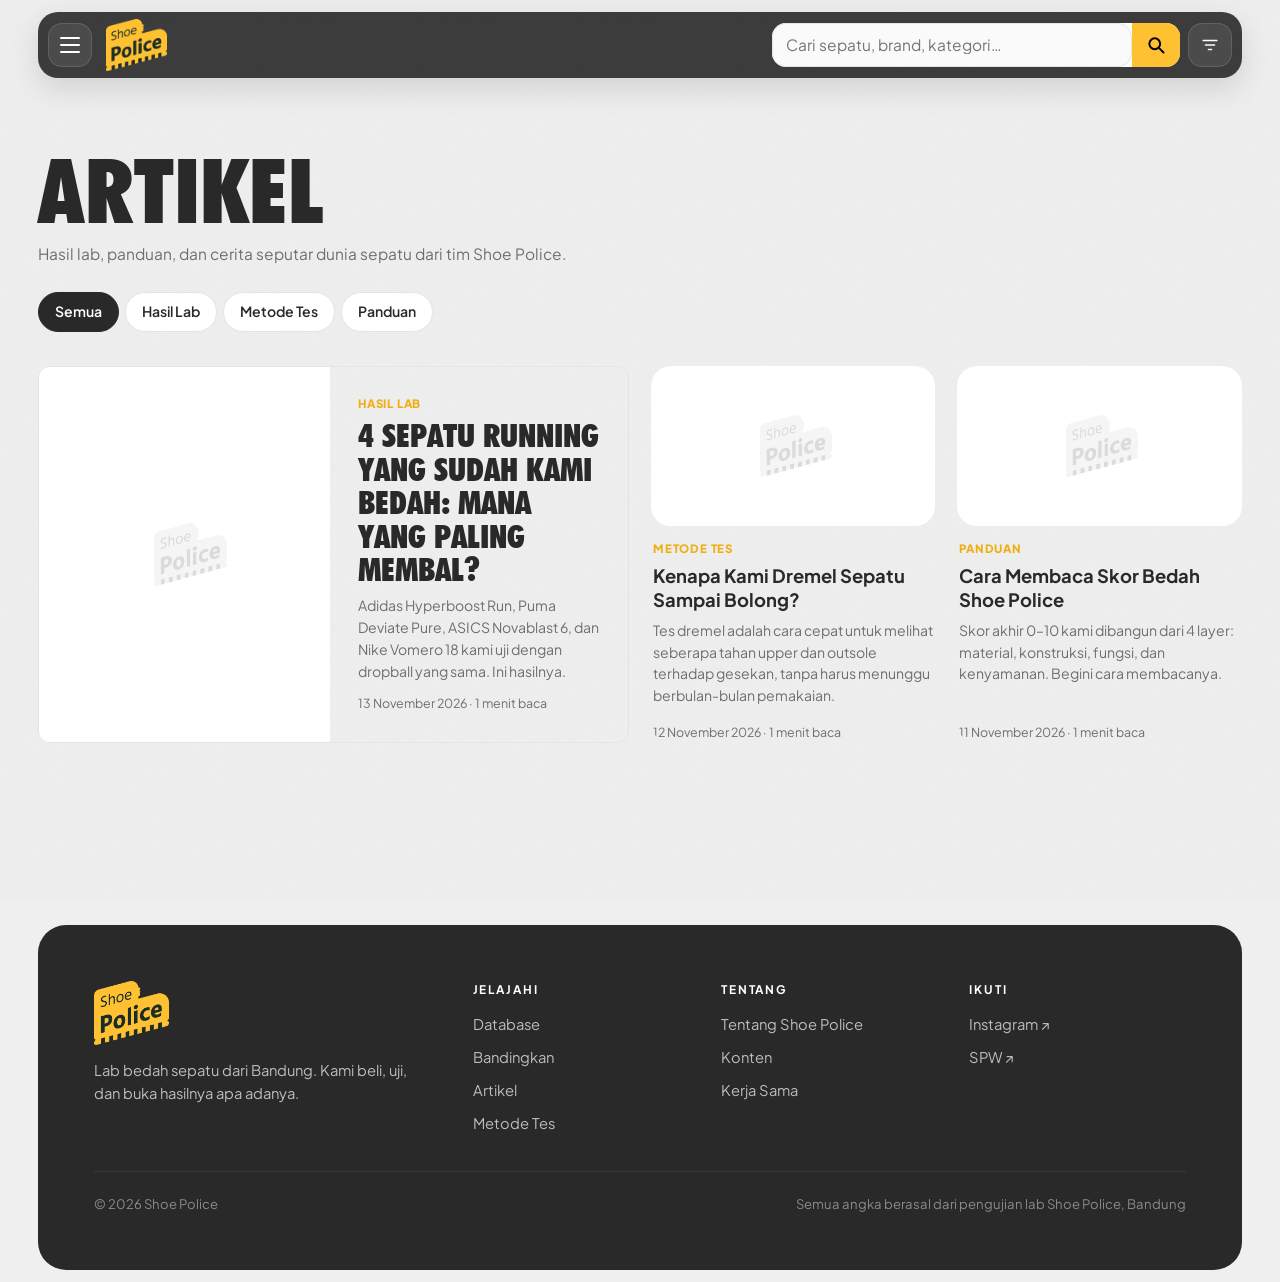
==== artikel.html @ 1c557d07 "Add files via upload" ====
<!DOCTYPE html>
<html lang="id">
<head>
<meta charset="utf-8">
<meta name="viewport" content="width=device-width,initial-scale=1,viewport-fit=cover">
<title>Artikel — Shoe Police</title>
<meta name="description" content="Artikel dan hasil lab terbaru dari Shoe Police seputar dunia sepatu.">
<link rel="icon" href="assets/logo/favicon.png" type="image/png">
<link rel="apple-touch-icon" href="assets/logo/apple-touch-icon.png">
<link rel="stylesheet" href="assets/style.css?v=23">
</head>
<body data-hal="artikel">
<main id="isi"><p class="kosong-info">Memuat…</p></main>

<script src="assets/app.js?v=23"></script>
<script>
(async () => {
  const [artikel, { sepatu = [] }] = await Promise.all([SP.muatArtikel(), SP.muatData()]);
  const el = document.getElementById('isi'), e = SP.esc;
  const prm = new URLSearchParams(location.search), id = prm.get('id');

  // ===== DAFTAR ARTIKEL =====
  if (!id) {
    const kats = [...new Set(artikel.map(a => a.kategori).filter(Boolean))];
    let aktif = prm.get('kategori') || '';
    el.innerHTML = `<section class="hero" style="padding:34px 0"><div class="wrap"><h1>Artikel</h1>
      <p>Hasil lab, panduan, dan cerita seputar dunia sepatu dari tim Shoe Police.</p>
      <div class="tab-kat" id="tab"></div></div></section>
      <section class="wrap" style="padding:28px 0 80px"><div class="a-grid" id="grid"></div></section>`;
    const render = () => {
      document.getElementById('tab').innerHTML = ['', ...kats].map(k => `<button data-k="${e(k)}" class="${k === aktif ? 'aktif' : ''}">${e(k || 'Semua')}</button>`).join('');
      const l = artikel.filter(a => !aktif || a.kategori === aktif);
      document.getElementById('grid').innerHTML = l.length ? l.map((a, i) => SP.kartuArtikel(a, i === 0 && !aktif)).join('') : '<p class="kosong-info">Belum ada artikel.</p>';
    };
    document.getElementById('tab').onclick = ev => { const b = ev.target.closest('button'); if (b) { aktif = b.dataset.k; render(); } };
    render();
    return;
  }

  // ===== BACA ARTIKEL =====
  const a = artikel.find(x => x.id === id);
  if (!a) { el.innerHTML = '<p class="kosong-info">Artikel tidak ditemukan. <a href="artikel.html"><u>Lihat semua artikel</u></a></p>'; return; }
  document.title = `${a.judul} — Shoe Police`;
  const terkait = (a.sepatu || []).map(i => sepatu.find(s => s.id === i)).filter(Boolean);
  const lain = artikel.filter(x => x.id !== a.id).slice(0, 3);
  el.innerHTML = `
    <article class="baca wrap">
      <div class="remah"><a href="artikel.html">Artikel</a> › <a href="artikel.html?kategori=${encodeURIComponent(a.kategori || '')}">${e(a.kategori || 'Artikel')}</a></div>
      <span class="a-kat">${e(a.kategori || 'Artikel')}</span>
      <h1>${e(a.judul)}</h1>
      <p class="baca-lead">${e(a.ringkasan || '')}</p>
      <div class="baca-meta">${e(a.penulis || 'Tim Shoe Police')} · ${SP.tglIndo(a.tanggal)} · ${SP.menitBaca(a)} menit baca</div>
      ${a.gambar ? `<figure class="baca-cover"><img src="${e(a.gambar)}" alt=""></figure>` : ''}
      <div class="baca-isi">${SP.renderIsi(a.isi)}</div>
      ${terkait.length ? `<div class="baca-sepatu"><h3>Sepatu di artikel ini</h3><div class="mirip">${terkait.map(s =>
        `<a class="mini" href="sepatu.html?id=${encodeURIComponent(s.id)}">${SP.ring(s.skor, 48)}<div><b>${e(s.brand)} ${e(s.model)}</b><span>Lihat hasil lab ›</span></div></a>`).join('')}</div>
        ${terkait.length > 1 ? `<a class="tombol gelap" style="margin-top:14px" href="bandingkan.html?ids=${terkait.map(s => s.id).join(',')}">Bandingkan ${terkait.length} sepatu ini</a>` : ''}</div>` : ''}
    </article>
    ${lain.length ? `<section class="wrap" style="padding:10px 0 80px"><div class="b-judul"><h2>Artikel lainnya</h2><a href="artikel.html">Semua artikel ›</a></div>
      <div class="a-grid">${lain.map(x => SP.kartuArtikel(x)).join('')}</div></section>` : ''}`;
})();
</script>
</body>
</html>
---- assets/style.css ----
@import url('font.css');
:root{
  /* Palet Shoe Police: kuning #ffc131 · hitam #292929 · putih #ffffff (abu-abu = turunan hitam) */
  --kuning:#ffc131; --kuning-tua:#f0ae12; --hitam:#292929; --hitam-2:#333333; --hitam-3:#424242;
  --bg:#ffffff; --putih:#ffffff; --teks:#292929; --redup:#6f6f6f; --garis:#e6e6e6; --abu:#f3f3f3;
  --hijau:#16a34a; --oranye:#ea8a1a; --merah:#d64545;
  --judul:'Futura XBlkCn','Futura Condensed ExtraBold','Arial Narrow',sans-serif;
  --badan:'Plus Jakarta Sans',system-ui,sans-serif;
  --r:14px; --bayang:0 1px 2px rgba(41,41,41,.05),0 6px 20px rgba(41,41,41,.07);
}
*{box-sizing:border-box;margin:0;padding:0}
html{scroll-behavior:smooth}
body{background:var(--bg);color:var(--teks);font-family:var(--badan);line-height:1.55;min-height:100vh;display:flex;flex-direction:column;font-size:15px}
main{flex:1}
a{color:inherit;text-decoration:none}
img{max-width:100%;display:block}
.wrap{width:min(1240px,94%);margin:0 auto}
body{font-synthesis:none}
h1,h2,h3{font-family:var(--judul);font-weight:400;text-transform:uppercase;letter-spacing:.5px;line-height:1.02}
button{font:inherit;cursor:pointer}

/* ===== NAV: [menu] [logo di tengah] [search + filter] ===== */
.nav{position:sticky;top:0;z-index:50;background:var(--hitam);color:#fff}
.nav-grid{display:flex;justify-content:space-between;align-items:center;height:68px;gap:16px}
.nav-kiri{display:flex;align-items:center;gap:14px}
.logo{font-family:var(--judul);font-weight:800;font-size:1.6rem;letter-spacing:1px;display:flex;align-items:center;gap:6px;flex:none}
.logo span{background:var(--kuning);color:#000;padding:1px 7px}
.burger{width:44px;height:44px;border-radius:10px;background:var(--hitam-2);border:1px solid var(--hitam-3);display:flex;flex-direction:column;justify-content:center;align-items:center;gap:5px}
.burger span{display:block;width:20px;height:2px;background:#fff;border-radius:2px;transition:.2s}
.burger:hover{border-color:var(--kuning)}
.nav-kanan{display:flex;gap:8px;justify-content:flex-end;align-items:stretch;height:44px;flex:1;max-width:460px}
.cari-box{flex:1;display:flex;position:relative;background:#fff;border-radius:10px}
.cari-box input{border:0;background:transparent;padding:0 14px;font-size:.92rem;border-radius:10px 0 0 10px;min-width:0}
.cari-box input:focus{outline:none}
.cari-box:focus-within{box-shadow:0 0 0 3px rgba(255,193,49,.6)}
.cari-box>button{flex:none;width:48px;border:0;background:var(--kuning);color:#000;border-radius:0 10px 10px 0;display:grid;place-items:center}
.cari-box>button:hover{background:var(--kuning-tua)}
.tbl-filter{flex:none;width:44px;display:grid;place-items:center;background:var(--hitam-2);border:1px solid var(--hitam-3);color:#fff;border-radius:10px;padding:0;position:relative}
.tbl-filter:hover{border-color:var(--kuning)}
.tbl-filter i{position:absolute;top:-6px;right:-6px;font-style:normal;background:var(--kuning);color:#000;border-radius:99px;font-size:.7rem;min-width:18px;height:18px;display:grid;place-items:center;padding:0 5px}
.tbl-filter i:empty{display:none}
@media(max-width:900px){
  .nav-grid{height:64px}
  .nav-kanan{flex:none;max-width:none}
  .nav .cari-box{display:none}
  .tbl-cari{display:grid!important}
}
}

/* ===== SIDEBAR MENU (kiri) ===== */
.m-daftar{padding:10px 12px!important;display:flex;flex-direction:column;gap:2px}
.m-item{display:flex;flex-direction:column;align-items:flex-start;width:100%;text-align:left;background:none;border:0;padding:12px 14px;border-radius:10px;font-family:var(--judul);font-weight:800;font-size:1.45rem;text-transform:uppercase;letter-spacing:.3px;color:var(--teks);line-height:1.1}
.m-item small{font-family:var(--badan);font-weight:500;font-size:.8rem;text-transform:none;letter-spacing:0;color:var(--redup);margin-top:3px}
.m-item:hover{background:var(--bg)}
.m-item.aktif{background:#FFF3D1;box-shadow:inset 4px 0 0 var(--kuning)}
.m-grup>.m-item{flex-direction:row;justify-content:space-between;align-items:center}
.m-grup .panah-bawah{font-size:.8rem;transition:.2s;font-family:var(--badan)}
.m-grup.buka .panah-bawah{transform:rotate(180deg)}
.m-anak{display:none;padding:2px 0 8px 14px}
.m-grup.buka .m-anak{display:block}
.m-anak a{display:block;padding:9px 14px;border-left:2px solid var(--garis);font-weight:600;color:var(--redup)}
.m-anak a:hover{color:var(--teks);border-color:var(--teks)}
.m-anak a.aktif{color:var(--teks);border-color:var(--kuning)}
.logo-gelap{color:var(--teks);font-size:1.4rem}
.m-sos{font-size:.85rem;color:var(--redup);flex-wrap:wrap}
.m-sos a:hover{color:var(--teks)}

/* saran pencarian */
.saran{display:none;position:absolute;top:calc(100% + 6px);left:0;right:0;background:#fff;color:var(--teks);border-radius:12px;box-shadow:0 16px 40px rgba(0,0,0,.25);max-height:70vh;overflow:auto;padding:6px 0;z-index:60}
.saran.buka{display:block}
.s-grup{font-size:.7rem;font-weight:800;text-transform:uppercase;letter-spacing:.8px;color:var(--redup);padding:10px 16px 4px}
.s-item{display:flex;align-items:center;gap:12px;padding:8px 16px}
.s-item:hover,.s-item.pilih,.s-semua:hover,.s-semua.pilih{background:var(--bg)}
.s-item>span:not(.s-foto):not(.s-huruf){flex:1}
.s-item i{font-style:normal;font-size:.78rem;color:var(--redup)}
.s-item .ikon{width:34px;color:#555;flex:none}
.s-huruf{width:34px;height:26px;border-radius:6px;background:var(--hitam);color:var(--kuning);display:grid;place-items:center;font-weight:800;font-size:.8rem;flex:none}
.s-foto{width:52px;height:40px;border-radius:6px;background:var(--abu);display:grid;place-items:center;overflow:hidden;flex:none}
.s-foto img{width:100%;height:100%;object-fit:cover}
.s-sepatu b{display:block;font-size:.9rem}
.s-sepatu small{color:var(--redup);font-size:.76rem}
.s-semua{display:block;padding:12px 16px;border-top:1px solid var(--garis);margin-top:6px;font-size:.88rem}
.s-kosong{padding:18px 16px;color:var(--redup);font-size:.9rem}

/* panel filter samping */
.laci-latar{position:fixed;inset:0;background:rgba(0,0,0,.45);opacity:0;pointer-events:none;transition:.25s;z-index:70}
.laci{position:fixed;top:0;bottom:0;width:min(380px,92vw);background:var(--putih);z-index:71;transition:transform .28s ease,visibility .28s;display:flex;flex-direction:column;visibility:hidden}
.laci.sisi-kiri{left:0;transform:translateX(-102%)}
.laci.sisi-kanan{right:0;transform:translateX(102%)}
body.menu-buka .laci.sisi-kiri,body.laci-buka .laci.sisi-kanan{transform:none;visibility:visible;box-shadow:0 0 40px rgba(0,0,0,.25)}
body.laci-buka,body.menu-buka{overflow:hidden}
body.laci-buka .laci-latar,body.menu-buka .laci-latar{opacity:1;pointer-events:auto}
.laci-kepala{display:flex;justify-content:space-between;align-items:center;padding:16px 20px;border-bottom:1px solid var(--garis)}
.laci-kepala b{font-family:var(--judul);font-size:1.6rem;text-transform:uppercase}
.laci-kepala button{background:var(--bg);border:0;width:36px;height:36px;border-radius:50%;font-size:1rem}
.laci-isi{flex:1;overflow:auto;padding:0 20px}
.laci-kaki{display:flex;gap:10px;padding:14px 20px;border-top:1px solid var(--garis)}
.laci-kaki .tombol:last-child{flex:1;justify-content:center}
.laci-kaki .tombol[disabled]{opacity:.4}
.kat-list{display:flex;flex-direction:column;border:1px solid var(--garis);border-radius:10px;overflow:hidden}
.kat-item{display:flex;align-items:center;gap:12px;padding:9px 12px;background:#f8f8f8;border:0;border-bottom:1px solid var(--garis);text-align:left;font-size:.92rem;color:var(--teks)}
.kat-item:last-child{border-bottom:0}
.kat-item .ikon{width:36px;color:#5a5a5a;flex:none}
.kat-item span{flex:1}
.kat-item i{font-style:normal;font-size:.78rem;color:var(--redup)}
.kat-item:hover{background:#efefef}
.kat-item.aktif{background:#FFF3D1;box-shadow:inset 4px 0 0 var(--kuning);font-weight:700}
.kat-item.kosong{opacity:.45;cursor:default}
.ikon{display:block;height:auto}

/* ===== HERO DATABASE ===== */
.hero{background:var(--hitam);color:#fff;padding:36px 0 40px;position:relative;overflow:hidden}
.hero::after{content:"";position:absolute;inset:auto -10% -60% auto;width:520px;height:520px;border-radius:50%;background:radial-gradient(circle,rgba(255,193,49,.22),transparent 65%)}
.hero h1{font-size:clamp(2.2rem,5vw,3.6rem)}
.hero h1 em{font-style:normal;color:var(--kuning)}
.hero p{color:#bbb;max-width:620px;margin-top:10px}
.stat-baris{display:flex;gap:10px;margin-top:22px;flex-wrap:wrap;position:relative;z-index:1}
.stat{background:var(--hitam-2);border:1px solid var(--hitam-3);border-radius:12px;padding:10px 16px}
.stat b{font-family:var(--judul);font-size:1.7rem;color:var(--kuning);line-height:1;display:block}
.stat span{font-size:.78rem;color:#aaa}
.tab-kat{display:flex;gap:6px;margin-top:26px;flex-wrap:wrap;position:relative;z-index:1}
.tab-kat button{background:var(--hitam-2);border:1px solid var(--hitam-3);color:#ddd;padding:8px 16px;border-radius:99px;font-weight:600;font-size:.88rem}
.tab-kat button.aktif{background:var(--kuning);color:#000;border-color:var(--kuning)}
.tab-kat button i{font-style:normal;opacity:.6;margin-left:4px;font-size:.8rem}

/* ===== LAYOUT DATABASE ===== */
.db{display:grid;grid-template-columns:260px 1fr;gap:24px;padding:28px 0 90px;align-items:start}
@media(max-width:900px){.db{grid-template-columns:1fr}.filter{position:static!important}}
.filter{background:var(--putih);border:1px solid var(--garis);border-radius:var(--r);padding:6px 18px 18px;position:sticky;top:80px;max-height:calc(100vh - 100px);overflow:auto}
.f-grup{padding:16px 0;border-bottom:1px solid var(--garis)}
.f-grup:last-child{border:0}
.f-grup h4{font-size:.78rem;text-transform:uppercase;letter-spacing:.8px;color:var(--redup);margin-bottom:10px;display:flex;justify-content:space-between}
.f-grup h4 a{color:var(--kuning-tua);text-transform:none;letter-spacing:0;font-weight:600;cursor:pointer}
.cek{display:flex;align-items:center;gap:10px;padding:5px 0;font-size:.9rem;cursor:pointer}
.cek input{accent-color:var(--hitam);width:16px;height:16px}
.cek span{flex:1}
.cek i{font-style:normal;color:var(--redup);font-size:.8rem}
.rentang{width:100%;accent-color:var(--hitam)}
.rentang-nilai{display:flex;justify-content:space-between;font-size:.82rem;color:var(--redup);margin-top:4px}
input[type=search],input[type=text],input[type=email],input[type=tel],input[type=number],input[type=url],input:not([type]),select,textarea{background:var(--putih);border:1px solid var(--garis);color:var(--teks);padding:11px 13px;border-radius:10px;font:inherit;width:100%}
input:focus,select:focus,textarea:focus{outline:2px solid var(--kuning);border-color:transparent}
.f-tombol{display:none}
@media(max-width:900px){.filter{display:none}.filter.buka{display:block}.f-tombol{display:inline-flex}}

.hasil-atas{display:flex;gap:12px;align-items:center;margin-bottom:16px;flex-wrap:wrap}
.hasil-atas .cari{flex:1;min-width:220px}
.hasil-atas select{width:auto}
.hasil-jml{font-size:.9rem;color:var(--redup);margin-bottom:12px}
.hasil-jml b{color:var(--teks)}

/* ===== KARTU LIST ===== */
.list{display:flex;flex-direction:column;gap:12px}
.kartu{background:var(--putih);border:1px solid var(--garis);border-radius:var(--r);display:grid;grid-template-columns:150px 1fr auto;gap:20px;padding:16px;align-items:center;transition:.15s;box-shadow:var(--bayang)}
.kartu:hover{border-color:#d6d6d6;transform:translateY(-1px)}
.kartu .foto{aspect-ratio:4/3;border-radius:10px;background:var(--abu);display:grid;place-items:center;overflow:hidden}
.kartu .foto img{width:100%;height:100%;object-fit:contain}
.kartu .nama{font-family:var(--judul);font-weight:800;font-size:1.45rem;text-transform:uppercase;line-height:1.05}
.kartu .sub{font-size:.82rem;color:var(--redup);margin-top:3px}
.lencana{display:inline-flex;align-items:center;gap:5px;font-size:.7rem;font-weight:700;text-transform:uppercase;letter-spacing:.6px;background:var(--hitam);color:var(--kuning);padding:3px 8px;border-radius:6px;margin-bottom:6px}
.spek{display:flex;gap:8px;flex-wrap:wrap;margin-top:12px}
.spek div{background:var(--abu);border-radius:8px;padding:6px 10px;font-size:.75rem;color:var(--redup);line-height:1.3}
.spek b{display:block;color:var(--teks);font-size:.9rem}
.kanan{display:flex;flex-direction:column;align-items:center;gap:10px;min-width:110px}
.banding-cek{font-size:.78rem;display:flex;gap:6px;align-items:center;color:var(--redup);cursor:pointer;user-select:none}
.banding-cek input{accent-color:var(--hitam)}
@media(max-width:640px){
  .kartu{grid-template-columns:96px 1fr;gap:14px}
  .kanan{grid-column:1/-1;flex-direction:row;justify-content:space-between}
}
.kosong-info{color:var(--redup);padding:48px 0;text-align:center}

/* ===== SKOR RING ===== */
.ring{--p:0;--w:#ccc;width:var(--s,78px);height:var(--s,78px);border-radius:50%;display:grid;place-items:center;
  background:conic-gradient(var(--w) calc(var(--p)*1%),var(--abu) 0);position:relative;flex:none}
.ring::before{content:"";position:absolute;inset:7px;border-radius:50%;background:var(--putih)}
.ring b{position:relative;font-family:var(--judul);font-weight:800;font-size:calc(var(--s,78px)*.36);line-height:1}
.ring small{position:relative;display:block;font-size:calc(var(--s,78px)*.11);color:var(--redup);font-weight:700;text-transform:uppercase;letter-spacing:.5px;margin-top:2px}
.ring .dlm{position:relative;text-align:center}
.tier{font-size:.78rem;font-weight:700;text-align:center}

/* ===== BAR BANDING ===== */
.bandingbar{position:fixed;left:0;right:0;bottom:0;z-index:40;background:var(--hitam);color:#fff;transform:translateY(110%);transition:.25s}
.bandingbar.muncul{transform:none}
.bandingbar .wrap{display:flex;align-items:center;gap:12px;padding:12px 0;flex-wrap:wrap}
.bandingbar .chips{display:flex;gap:8px;flex:1;flex-wrap:wrap}
.bandingbar .chip{background:var(--hitam-2);padding:6px 10px;border-radius:8px;font-size:.82rem;display:flex;gap:8px;align-items:center}
.bandingbar .chip button{background:none;border:0;color:#999}

/* ===== TOMBOL ===== */
.tombol{display:inline-flex;align-items:center;gap:8px;background:var(--kuning);color:#000;font-weight:800;padding:11px 20px;border-radius:10px;border:0;font-size:.92rem}
.tombol:hover{background:var(--kuning-tua)}
.tombol.gelap{background:var(--hitam);color:#fff}
.tombol.garis{background:transparent;border:1.5px solid var(--teks);color:var(--teks)}
.tombol[disabled]{opacity:.4;pointer-events:none}

/* ===== DETAIL ===== */
.remah{font-size:.85rem;color:var(--redup);padding:20px 0 14px}
.remah a:hover{color:var(--teks);text-decoration:underline}
.d-hero{background:var(--putih);border:1px solid var(--garis);border-radius:var(--r);display:grid;grid-template-columns:1.1fr 1fr;overflow:hidden;box-shadow:var(--bayang)}
@media(max-width:860px){.d-hero{grid-template-columns:1fr}}
.d-foto{background:var(--abu);display:grid;place-items:center;min-height:340px;padding:24px}
.d-foto img{max-height:380px;object-fit:contain}
.d-info{padding:28px 30px}
.d-info h1{font-size:clamp(2.2rem,4.5vw,3.3rem)}
.d-info .brand{font-weight:700;color:var(--redup);text-transform:uppercase;letter-spacing:1px;font-size:.85rem}
.d-skor{display:flex;gap:18px;align-items:center;margin:20px 0;padding:18px;background:var(--bg);border-radius:12px}
.d-skor .ket b{font-family:var(--judul);font-size:1.5rem;text-transform:uppercase;display:block;line-height:1.1}
.d-skor .ket span{font-size:.85rem;color:var(--redup)}
.fakta{width:100%;border-collapse:collapse;font-size:.9rem}
.fakta td{padding:9px 0;border-bottom:1px solid var(--garis)}
.fakta td:first-child{color:var(--redup);width:45%}
.fakta td:last-child{font-weight:600}

.d-badan{display:grid;grid-template-columns:220px 1fr;gap:28px;padding:28px 0 80px;align-items:start}
@media(max-width:900px){.d-badan{grid-template-columns:1fr}.toc{display:none}}
.toc{position:sticky;top:84px;background:var(--putih);border:1px solid var(--garis);border-radius:var(--r);padding:16px}
.toc h4{font-size:.75rem;text-transform:uppercase;letter-spacing:.8px;color:var(--redup);margin-bottom:8px}
.toc a{display:block;padding:7px 10px;border-radius:8px;font-size:.88rem;font-weight:600;color:var(--redup)}
.toc a:hover,.toc a.aktif{background:var(--bg);color:var(--teks)}
.toc a.aktif{box-shadow:inset 3px 0 0 var(--kuning)}
.panel{background:var(--putih);border:1px solid var(--garis);border-radius:var(--r);padding:26px 28px;margin-bottom:18px;scroll-margin-top:80px;box-shadow:var(--bayang)}
.panel h2{font-size:1.75rem;margin-bottom:4px}
.panel .ket-h{color:var(--redup);font-size:.88rem;margin-bottom:20px}

.pk{display:grid;grid-template-columns:1fr 1fr;gap:18px}
@media(max-width:640px){.pk{grid-template-columns:1fr}}
.pk h3{font-size:1.1rem;margin-bottom:10px;display:flex;align-items:center;gap:8px}
.pk ul{list-style:none;display:flex;flex-direction:column;gap:9px}
.pk li{display:flex;gap:10px;font-size:.92rem}
.pk li::before{flex:none;width:20px;height:20px;border-radius:50%;display:grid;place-items:center;font-size:.72rem;font-weight:800;color:#fff;margin-top:1px}
.pk .plus li::before{content:"+";background:var(--hijau)}
.pk .minus li::before{content:"–";background:var(--merah)}

.lyr{display:grid;grid-template-columns:repeat(auto-fit,minmax(min(150px,100%),1fr));gap:12px}
.lyr .k{border:1px solid var(--garis);border-radius:12px;padding:16px;text-align:center}
.lyr .k .ring{margin:0 auto 8px}
.lyr .k b{display:block;font-weight:700}
.lyr .k span{font-size:.8rem;color:var(--redup)}

.uji{border-top:1px solid var(--garis);padding:20px 0;display:grid;grid-template-columns:200px 1fr;gap:24px;align-items:center}
.uji:first-of-type{border-top:0;padding-top:4px}
@media(max-width:640px){.uji{grid-template-columns:1fr;gap:10px}}
.uji .lbl{font-weight:700}
.uji .lbl small{display:block;font-weight:500;color:var(--redup);font-size:.78rem;margin-top:2px}
.uji .nilai{font-family:var(--judul);font-weight:800;font-size:2rem;line-height:1;margin-top:6px}
.uji .nilai i{font-style:normal;font-size:.95rem;color:var(--redup);font-family:var(--badan);font-weight:600;margin-left:3px}
.skala{position:relative;height:10px;border-radius:99px;background:linear-gradient(90deg,#eeeeee,#dddddd)}
.skala .pin{position:absolute;top:50%;width:18px;height:18px;border-radius:50%;background:var(--kuning);border:3px solid var(--hitam);transform:translate(-50%,-50%);z-index:2}
.skala .avg{position:absolute;top:-6px;bottom:-6px;width:2px;background:var(--redup);transform:translateX(-50%)}
.skala-lbl{display:flex;justify-content:space-between;font-size:.75rem;color:var(--redup);margin-top:10px}
.skala-ket{font-size:.85rem;margin-top:8px}
.skala-ket b{background:#FFF3D1;padding:1px 6px;border-radius:5px}
.info-kecil{font-size:.85rem;color:var(--redup)}

.klaim{border-left:4px solid var(--kuning);background:var(--bg);padding:16px 18px;border-radius:0 12px 12px 0}
.klaim p+p{margin-top:8px}
.stempel{display:inline-block;margin-top:12px;padding:5px 12px;border:2px solid var(--hitam);font-weight:800;text-transform:uppercase;font-size:.78rem;letter-spacing:1px;border-radius:6px;transform:rotate(-2deg)}
.video{aspect-ratio:16/9;width:100%;border:0;border-radius:12px}
.mirip{display:grid;grid-template-columns:repeat(auto-fill,minmax(min(190px,100%),1fr));gap:12px}
.mini{border:1px solid var(--garis);border-radius:12px;padding:14px;display:flex;gap:12px;align-items:center}
.mini:hover{border-color:#cccccc}
.mini b{display:block;font-family:var(--judul);text-transform:uppercase;font-size:1.1rem;line-height:1.05}
.mini span{font-size:.78rem;color:var(--redup)}

/* ===== BANDINGKAN ===== */
.tabel-banding{width:100%;border-collapse:separate;border-spacing:0;background:var(--putih);border:1px solid var(--garis);border-radius:var(--r);overflow:hidden}
.tabel-banding th,.tabel-banding td{padding:14px 16px;border-bottom:1px solid var(--garis);text-align:center;vertical-align:middle}
.tabel-banding th:first-child,.tabel-banding td:first-child{text-align:left;color:var(--redup);font-weight:600;width:200px;background:#f8f8f8}
.tabel-banding thead th{vertical-align:top}
.tabel-banding td.terbaik{background:#FFF6DD;font-weight:800}
.tabel-banding td.terbaik::after{content:" ★";color:var(--kuning-tua)}
.gulir{overflow-x:auto}

/* ===== HALAMAN UMUM ===== */
.isi-hal{padding:48px 0 80px}
.isi-hal h1{font-size:clamp(2.2rem,5vw,3.4rem);margin-bottom:12px}
.lead{color:var(--redup);max-width:720px;font-size:1.02rem}
.dua{display:grid;grid-template-columns:repeat(auto-fit,minmax(min(250px,100%),1fr));gap:14px;margin-top:22px}
.box{background:var(--putih);border:1px solid var(--garis);border-radius:var(--r);padding:22px;box-shadow:var(--bayang)}
.box h3{font-size:1.3rem;margin-bottom:6px}
.box p{color:var(--redup);font-size:.92rem}
.box .no{display:inline-grid;place-items:center;width:34px;height:34px;border-radius:8px;background:var(--kuning);font-family:var(--judul);font-weight:800;margin-bottom:10px}
.tim{display:grid;grid-template-columns:repeat(auto-fill,minmax(min(170px,100%),1fr));gap:14px;margin-top:22px}
.orang{background:var(--putih);border:1px solid var(--garis);border-radius:var(--r);padding:14px;text-align:center}
.orang .ava{width:100%;aspect-ratio:1;border-radius:10px;background:var(--abu) center/cover;display:grid;place-items:center;font-family:var(--judul);font-size:3rem;font-weight:800;margin-bottom:10px}
.orang b{display:block}
.orang span{color:var(--redup);font-size:.85rem}
.embed-grid{display:grid;grid-template-columns:repeat(auto-fill,minmax(min(320px,100%),1fr));gap:14px;margin-top:20px}
.form{display:grid;gap:14px;max-width:660px;margin-top:24px;background:var(--putih);border:1px solid var(--garis);border-radius:var(--r);padding:24px}
.form label{font-size:.82rem;font-weight:700;color:var(--redup);display:block;margin-bottom:5px}
.form .baris{display:grid;grid-template-columns:1fr 1fr;gap:14px}
@media(max-width:600px){.form .baris{grid-template-columns:1fr}}
.pesan-ok{padding:14px;border-radius:10px;background:#FFF3D1;border:1px solid var(--kuning);display:none}
h2.sek{font-size:1.9rem;margin-top:52px}

footer{background:var(--hitam);color:#aaa;padding:28px 0;font-size:.85rem}
footer .wrap{display:flex;justify-content:space-between;gap:16px;flex-wrap:wrap}
footer a:hover{color:var(--kuning)}

/* ===== BERANDA ===== */
.b-hero{background:var(--hitam);color:#fff;position:relative;overflow:hidden}
.b-hero::before{content:"";position:absolute;inset:0;background:
  radial-gradient(circle at 78% 55%,rgba(255,193,49,.28),transparent 45%),
  repeating-linear-gradient(-45deg,transparent 0 26px,rgba(255,255,255,.025) 26px 52px)}
.b-hero-isi{position:relative;display:grid;grid-template-columns:1.1fr .9fr;gap:30px;align-items:center;min-height:440px;padding:48px 0}
.b-hero h1{font-size:clamp(2.6rem,6vw,4.6rem);line-height:.98}
.b-hero p{color:#cfcfcf;max-width:540px;margin-top:14px;font-size:1.05rem}
.b-cari{display:flex;margin-top:24px;max-width:540px;box-shadow:0 6px 24px rgba(0,0,0,.25);border-radius:10px;overflow:hidden}
.b-cari input{border:0;border-radius:0;padding:15px 16px;font-size:1rem}
.b-cari .tombol{border-radius:0;padding:0 24px}
.b-status{display:inline-flex;align-items:center;gap:22px;margin-top:20px;background:rgba(0,0,0,.45);border:1px solid rgba(255,255,255,.12);padding:14px 18px;border-radius:10px;line-height:1.35}
.b-status b{color:var(--kuning);font-family:var(--judul);font-size:1.25rem}
.b-status small{color:#bbb}
.b-status .panah{font-size:2rem;color:var(--kuning);line-height:1}
.b-status:hover{border-color:var(--kuning)}
.b-hero-foto{display:grid;place-items:center}
.b-hero-foto img{max-height:340px;object-fit:contain;filter:drop-shadow(0 30px 30px rgba(0,0,0,.45));transform:rotate(-8deg)}
.b-hero-foto svg{width:85%;opacity:.35}
@media(max-width:820px){.b-hero-isi{grid-template-columns:1fr;min-height:0}.b-hero-foto{display:none}}

.b-seksi{padding:44px 0 6px}
.b-judul{display:flex;justify-content:space-between;align-items:baseline;margin-bottom:16px;gap:12px}
.b-judul h2{font-size:2.1rem}
.b-judul a{font-weight:700;font-size:.9rem;border-bottom:2px solid var(--kuning)}
.b-rel{display:grid;grid-auto-flow:column;grid-auto-columns:minmax(210px,1fr);gap:14px;overflow-x:auto;padding-bottom:10px;scroll-snap-type:x mandatory}
.b-kartu{background:var(--putih);border:1px solid var(--garis);border-radius:var(--r);overflow:hidden;scroll-snap-align:start;transition:.15s}
.b-kartu:hover{transform:translateY(-3px);box-shadow:var(--bayang)}
.b-kartu .foto{aspect-ratio:1;background:var(--abu);display:grid;place-items:center;position:relative}
.b-kartu .foto img{width:100%;height:100%;object-fit:cover}
.skor-pojok{position:absolute;right:10px;bottom:10px}
.skor-pojok .ring::before{background:#fff}
.b-kartu .isi{padding:12px 14px 16px}
.b-kartu .isi span{font-size:.72rem;color:var(--redup);font-weight:600;text-transform:uppercase;letter-spacing:.4px}
.b-kartu .isi b{display:block;font-family:var(--judul);font-size:1.25rem;text-transform:uppercase;line-height:1.05;margin-top:3px}

.b-kat{display:grid;grid-template-columns:repeat(auto-fill,minmax(min(220px,100%),1fr));gap:14px;padding-bottom:20px}
.k-kartu{background:var(--putih);border:1px solid var(--garis);border-radius:var(--r);overflow:hidden;display:flex;flex-direction:column;transition:.15s}
.k-kartu:hover{transform:translateY(-3px);box-shadow:var(--bayang);border-color:#d6d6d6}
.k-kartu .foto{aspect-ratio:16/10;background:var(--abu);display:grid;place-items:center;position:relative;overflow:hidden}
.k-kartu .foto img{width:100%;height:100%;object-fit:cover}
.k-kartu .foto svg{width:62%}
.k-kartu .pita{position:absolute;top:10px;left:10px;background:var(--kuning);color:#000;font-weight:800;font-size:.72rem;text-transform:uppercase;padding:3px 9px;border-radius:6px;letter-spacing:.5px}
.k-kartu .isi{padding:14px 16px 16px;display:flex;flex-direction:column;flex:1}
.k-kartu b{font-family:var(--judul);font-size:1.45rem;text-transform:uppercase;line-height:1}
.k-kartu p{font-size:.85rem;color:var(--redup);margin:6px 0 12px;flex:1}
.k-kartu .jml{font-weight:800;font-size:.85rem}
.k-kartu.kosong{opacity:.55;cursor:default}
.k-kartu.kosong:hover{transform:none;box-shadow:none}
.k-kartu.kosong .jml{color:var(--redup)}

.b-metode{background:var(--hitam);color:#fff;margin-top:40px;padding:56px 0}
.b-metode .wrap{display:grid;grid-template-columns:1fr 1fr;gap:36px;align-items:center}
@media(max-width:820px){.b-metode .wrap{grid-template-columns:1fr}}
.b-metode h2{font-size:2.6rem;color:var(--kuning)}
.b-metode p{color:#bbb;margin-top:10px;max-width:520px}
.b-angka{display:grid;grid-template-columns:1fr 1fr;gap:12px}
.b-angka div{background:var(--hitam-2);border:1px solid var(--hitam-3);border-radius:12px;padding:18px}
.b-angka b{font-family:var(--judul);font-size:1.9rem;display:block;line-height:1}
.b-angka span{font-size:.82rem;color:#aaa}
.tombol.garis-putih{background:transparent;border:1.5px solid #fff;color:#fff}
.judul-kat{display:flex;align-items:center;gap:10px;flex-wrap:wrap;margin-bottom:12px}
.judul-kat .chip-aktif{background:var(--kuning);color:#000;font-weight:800;padding:6px 12px;border-radius:8px;font-size:.88rem;display:inline-flex;gap:8px;align-items:center}
.judul-kat .chip-aktif a{font-weight:800}

/* filter aktif (database) */
.aktif-baris{display:flex;gap:8px;flex-wrap:wrap;align-items:center;margin-bottom:14px}
.chip-f{display:inline-flex;align-items:center;gap:8px;background:var(--putih);border:1px solid var(--garis);padding:6px 10px 6px 12px;border-radius:99px;font-size:.84rem;font-weight:600}
.chip-f button{background:var(--bg);border:0;border-radius:50%;width:20px;height:20px;font-size:.7rem}
.chip-f.kuning{background:#FFF3D1;border-color:var(--kuning)}
.hapus-semua{font-size:.84rem;font-weight:700;border-bottom:2px solid var(--kuning)}
.db-satu{padding:26px 0 90px}
.k-kartu .foto .ikon{width:46%;color:#d6d6d6}

/* ===== ARTIKEL ===== */
.a-grid{display:grid;grid-template-columns:repeat(auto-fill,minmax(min(280px,100%),1fr));gap:16px}
.a-kartu{background:var(--putih);border:1px solid var(--garis);border-radius:var(--r);overflow:hidden;display:flex;flex-direction:column;transition:.15s}
.a-kartu:hover{transform:translateY(-3px);box-shadow:var(--bayang)}
.a-kartu:hover b{text-decoration:underline;text-decoration-color:var(--kuning);text-decoration-thickness:3px}
.a-foto{aspect-ratio:16/9;background:var(--abu);overflow:hidden}
.a-foto img{width:100%;height:100%;object-fit:cover}
.a-plh{width:100%;height:100%;background:var(--hitam);display:flex;flex-direction:column;justify-content:space-between;padding:16px;position:relative;overflow:hidden}
.a-plh::after{content:"";position:absolute;inset:0;background:repeating-linear-gradient(-45deg,transparent 0 18px,rgba(255,193,49,.07) 18px 36px)}
.a-plh span{font-family:var(--judul);font-weight:800;text-transform:uppercase;color:var(--kuning);font-size:1.4rem;position:relative;z-index:1}
.a-plh .ikon{width:42%;color:var(--hitam-3);align-self:flex-end;position:relative;z-index:1}
.a-isi{padding:16px 18px 18px;display:flex;flex-direction:column;flex:1}
.a-kat{font-size:.72rem;font-weight:800;text-transform:uppercase;letter-spacing:.8px;color:var(--kuning-tua)}
.a-isi b{font-size:1.08rem;line-height:1.3;margin:6px 0 8px}
.a-isi p{font-size:.88rem;color:var(--redup);flex:1}
.a-isi small{font-size:.78rem;color:var(--redup);margin-top:12px}
@media(min-width:900px){
  .a-kartu.besar{grid-column:span 2;flex-direction:row}
  .a-kartu.besar .a-foto{aspect-ratio:auto;flex:1.2}
  .a-kartu.besar .a-isi{flex:1;padding:26px}
  .a-kartu.besar b{font-family:var(--judul);text-transform:uppercase;font-size:2rem;line-height:1.05}
}
.baca{max-width:760px;padding-bottom:40px}
.baca h1{font-size:clamp(2.2rem,5vw,3.2rem);margin:8px 0 12px}
.baca-lead{font-size:1.15rem;color:#444}
.baca-meta{font-size:.85rem;color:var(--redup);margin:14px 0 24px;padding-bottom:20px;border-bottom:1px solid var(--garis)}
.baca-cover img{width:100%;border-radius:var(--r);margin-bottom:24px}
.baca-isi{font-size:1.06rem;line-height:1.75}
.baca-isi p{margin-bottom:18px}
.baca-isi h2{font-size:1.8rem;margin:34px 0 12px}
.baca-isi ul{margin:0 0 18px 0;padding-left:0;list-style:none}
.baca-isi li{padding:9px 0 9px 26px;position:relative;border-bottom:1px solid var(--garis)}
.baca-isi li::before{content:"";position:absolute;left:4px;top:19px;width:9px;height:9px;background:var(--kuning);border-radius:2px}
.baca-isi blockquote{background:#FFF6DD;border-left:4px solid var(--kuning);padding:14px 18px;border-radius:0 10px 10px 0;margin:0 0 18px;font-size:.98rem}
.baca-isi figure{margin:0 0 22px}
.baca-isi figure img{border-radius:12px;width:100%}
.baca-isi figcaption{font-size:.82rem;color:var(--redup);margin-top:6px}
.baca-isi a{text-decoration:underline;text-decoration-color:var(--kuning)}
.baca-sepatu{background:var(--putih);border:1px solid var(--garis);border-radius:var(--r);padding:20px;margin-top:30px}
.baca-sepatu h3{font-size:1.3rem;margin-bottom:12px}
.hero .tab-kat button.aktif{background:var(--kuning);color:#000}
@media(min-width:900px){#artikel{grid-template-columns:repeat(3,1fr)}}

/* posisi saran search (search di kanan) */
.saran{left:auto;right:0;width:min(460px,94vw)}
@media(max-width:900px){.saran{left:0;right:0;width:auto}}

/* ===== LOGO ===== */
.logo img{height:52px;width:auto;display:block}
.logo-gelap img{height:46px}
.nav .logo{padding:0}
.ft-kiri{display:flex;align-items:center;gap:14px}
.ft-logo img{height:40px;width:auto;display:block}
footer{background:var(--hitam)}
@media(max-width:900px){.logo img{height:44px}}

/* ============================================================
   CLEAN — lebih banyak ruang, ornamen minimal, card seragam
   ============================================================ */
body{background:#fff;font-size:15.5px}
:root{--r:12px;--bayang:none;--garis:#ececec}
.wrap{width:min(1200px,92%)}

/* hero: tanpa motif & glow */
.hero::after,.b-hero::before{display:none}
.hero{background:#fff;color:var(--teks);padding:48px 0 8px!important;border-bottom:0}
.hero p{color:var(--redup)}
.hero h1 em{color:var(--teks);background:linear-gradient(transparent 62%,var(--kuning) 62%)}
.hero .tab-kat button,.tab-kat button{background:#fff;border:1px solid var(--garis);color:var(--teks)}
.hero .tab-kat button.aktif{background:var(--hitam);border-color:var(--hitam);color:#fff}
.tab-kat button i{opacity:.5}

.b-hero{background:#fff;color:var(--teks);border-bottom:1px solid var(--garis)}
.b-hero-isi{min-height:400px;padding:56px 0}
.b-hero h1{font-size:clamp(2.8rem,6vw,5rem)}
.b-hero p{color:var(--redup)}
.b-status{background:#fff;border:1px solid var(--garis)}
.b-status b{color:var(--teks)}
.b-status small{color:var(--redup)}
.b-status .panah{color:var(--teks)}
.b-status:hover{border-color:var(--hitam)}
.b-hero-foto{background:var(--abu);border-radius:20px;aspect-ratio:4/3;width:100%}
.b-hero-foto img{transform:none;filter:none;max-height:300px}
.b-hero-foto svg{width:60%;opacity:1}

/* judul section */
.b-seksi{padding:64px 0 0}
.b-judul{margin-bottom:22px;align-items:flex-end}
.b-judul h2{font-size:2rem}
.b-judul a{border:0;color:var(--redup);font-weight:600}
.b-judul a:hover{color:var(--teks)}

/* card umum: border tipis, tanpa bayangan, hover halus */
.kartu,.b-kartu,.a-kartu,.panel,.filter,.box,.orang,.form,.toc,.d-hero,.mini,.lyr .k,.baca-sepatu{box-shadow:none!important;border-color:var(--garis)}
.kartu:hover,.b-kartu:hover,.a-kartu:hover,.mini:hover{transform:none;border-color:#cfcfcf;box-shadow:none}
.b-kartu .foto,.kartu .foto,.d-foto,.a-foto{background:var(--abu)}

/* baru dibedah */
.b-rel{grid-auto-columns:minmax(220px,1fr);gap:16px}
.b-kartu{border:0;background:transparent}
.b-kartu .foto{border-radius:12px}
.b-kartu .isi{padding:12px 2px 0}
.b-kartu .isi b{font-size:1.2rem}
.skor-pojok{right:8px;bottom:8px}

/* kategori: tile ringkas ala daftar RunRepeat */
.k-grid{display:grid;grid-template-columns:repeat(auto-fill,minmax(min(210px,100%),1fr));gap:0;border-top:1px solid var(--garis);border-left:1px solid var(--garis)}
.k-tile{display:flex;align-items:center;gap:14px;padding:16px 18px;border-right:1px solid var(--garis);border-bottom:1px solid var(--garis);transition:background .15s}
.k-tile:hover{background:var(--abu)}
.k-ikon{width:48px;height:30px;display:grid;place-items:center;flex:none;color:var(--hitam)}
.k-ikon .ikon,.k-ikon img{width:100%;height:100%;object-fit:contain}
.k-teks b{display:block;font-weight:700;font-size:.95rem;line-height:1.2}
.k-teks small{color:var(--redup);font-size:.8rem}
.k-tile.kosong{cursor:default}
.k-tile.kosong .k-ikon{color:#cfcfcf}
.k-tile.kosong b{color:#9a9a9a;font-weight:600}
.k-tile.kosong:hover{background:none}

/* artikel */
.a-grid{gap:24px}
.a-kartu{border:0;background:transparent}
.a-foto{border-radius:12px}
.a-plh{background:var(--abu);justify-content:flex-end}
.a-plh::after{display:none}
.a-plh span{color:var(--teks);font-size:1.3rem}
.a-isi{padding:14px 2px 0}
.a-isi b{font-size:1.1rem}
.a-kartu:hover b{text-decoration-thickness:2px}
@media(min-width:900px){.a-kartu.besar{border:1px solid var(--garis);border-radius:12px;overflow:hidden}.a-kartu.besar .a-foto{border-radius:0}.a-kartu.besar .a-isi{padding:28px}}

/* blok metode di beranda */
.b-metode{margin-top:72px;padding:64px 0}
.b-metode h2{color:#fff}
.b-angka div{background:transparent;border:0;border-left:2px solid var(--kuning);border-radius:0;padding:4px 0 4px 16px}
.b-angka{gap:22px}

/* list database: lebih lega, spek jadi teks */
.list{gap:0;border-top:1px solid var(--garis)}
.kartu{border:0;border-bottom:1px solid var(--garis);border-radius:0;padding:20px 0;background:transparent}
.kartu:hover{background:#fcfcfc}
.kartu .foto{border-radius:10px}
.spek{gap:18px;margin-top:10px}
.spek div{background:none;padding:0;font-size:.74rem}
.spek b{font-size:.92rem}
.hasil-atas{margin-bottom:10px}
.aktif-baris{margin-bottom:18px}
.db-satu{padding-top:18px}

/* skor ring lebih tipis */
.ring::before{inset:5px}
.tier{font-weight:600}

/* detail sepatu */
.d-hero{border:1px solid var(--garis)}
.panel{border:0;border-top:1px solid var(--garis);border-radius:0;padding:34px 0;margin:0;background:transparent}
.panel:first-child{border-top:0;padding-top:6px}
.toc{border:0;padding:0;background:transparent}
.uji{padding:22px 0}
.d-skor{background:var(--abu)}
.lyr .k{border:1px solid var(--garis)}

/* footer & nav */
footer{padding:36px 0}
.bandingbar{background:var(--hitam)}

.angka-grid{display:grid;grid-template-columns:repeat(auto-fill,minmax(min(150px,100%),1fr));gap:0;border-top:1px solid var(--garis);margin-top:6px}
.angka-grid div{padding:16px 0;border-bottom:1px solid var(--garis)}
.angka-grid span{display:block;font-size:.8rem;color:var(--redup)}
.angka-grid b{font-family:var(--judul);font-weight:400;font-size:1.6rem}
.angka-grid i{font-style:normal;font-family:var(--badan);font-size:.8rem;color:var(--redup);margin-left:3px}
.a-plh{display:grid;place-items:center;padding:0}
.a-plh img{width:28%;opacity:.18;filter:grayscale(1)}
.b-hero-foto .logo-samar{width:42%;opacity:.9;max-height:none}

/* ===== RESPONSIF: pengaman umum ===== */
html{-webkit-text-size-adjust:100%}
img,svg,iframe,video{max-width:100%}
.lead,.hero p,.baca-isi,.kotak-klaim,.klaim{overflow-wrap:anywhere}
input,select,textarea{font-size:16px} /* cegah zoom otomatis di iPhone */
@media(max-width:640px){
  .b-seksi{padding-top:44px}
  .b-judul h2{font-size:1.6rem}
  .b-hero-isi{padding:36px 0;min-height:0}
  .isi-hal{padding:32px 0 60px}
  .hero{padding-top:30px!important}
  .k-grid{grid-template-columns:1fr 1fr}
  .k-tile{padding:14px 12px;gap:10px}
  .k-ikon{width:38px}
  .b-metode{padding:44px 0;margin-top:50px}
  .b-metode h2{font-size:2rem}
  .b-angka{grid-template-columns:1fr 1fr;gap:16px}
  .hasil-atas{flex-wrap:wrap}
  .hasil-atas .hasil-jml{flex-basis:100%}
  .hasil-atas select{flex:1}
  .d-info{padding:22px 18px}
  .d-foto{min-height:220px}
  .uji .nilai{font-size:1.7rem}
  .bandingbar .wrap{gap:8px}
  .bandingbar .wrap>b{display:none}
  .bandingbar .tombol{flex:1;justify-content:center}
  .tabel-banding th:first-child,.tabel-banding td:first-child{width:120px;min-width:120px;position:sticky;left:0;z-index:1}
  .tabel-banding th,.tabel-banding td{padding:10px;min-width:150px}
  footer .wrap{flex-direction:column;align-items:flex-start}
  .ft-kiri{align-items:flex-start}
  .baca-isi{font-size:1rem}
  .laci{width:100vw}
}
@media(max-width:339px){
  .k-grid{grid-template-columns:1fr}
  .b-angka{grid-template-columns:1fr}
  .spek{gap:12px}
}
@media(min-width:821px) and (max-width:1024px){
  .b-hero-isi{grid-template-columns:1fr 1fr;gap:24px}
}
@media(min-width:641px) and (max-width:1024px){
  .d-badan{grid-template-columns:1fr}
  .toc{display:none}
}

@media(max-width:640px){
  .kartu{grid-template-columns:88px 1fr;gap:14px;padding:16px 0}
  .kartu .nama{font-size:1.2rem}
  .kanan{grid-column:2;flex-direction:row;justify-content:space-between;align-items:center;min-width:0}
  .kanan>div{display:flex;align-items:center;gap:8px}
  .kanan .ring{--s:46px!important}
  .kanan .tier{margin:0!important}
}
@media(max-width:860px){.d-foto{min-height:0;padding:28px}.d-foto svg{width:50%}.d-foto img{max-height:260px}}

/* ===== Cari di panel kanan (layar sempit) ===== */
.tbl-cari{display:none!important}
.laci-cari{display:none;padding:16px 20px 4px}
.laci-cari .cari-box{height:48px;width:100%;border:1px solid var(--garis);border-radius:10px}
.laci-cari .cari-box input{font-size:16px}
.saran.inline{position:static;width:auto;box-shadow:none;border:1px solid var(--garis);border-radius:10px;margin-top:8px;max-height:none;padding:4px 0}
@media(max-width:900px){.laci-cari{display:block}}
@media(max-width:900px){.tbl-cari{display:grid!important}}

/* ===== Header sembunyi saat scroll ke bawah, muncul lagi di paling atas ===== */
.nav{transition:transform .28s ease}
body.nav-sembunyi .nav{transform:translateY(-100%)}

/* ===== Logo selalu sesuai rasio aslinya ===== */
.logo,.ft-logo{flex:none;display:block;line-height:0}
.logo img,.ft-logo img{width:auto!important;max-width:none;object-fit:contain;flex:none}
.ft-kiri>span:last-child{min-width:0}

/* =====================================================================
   MODERN — terinspirasi LSV Invictus · Sensiq · WaveRun
   Kanvas abu bertekstur, panel bersudut besar, nav melayang,
   judul besar muncul kata per kata, meteran garis, tombol pil ↗
   ===================================================================== */
:root{--kanvas:#efefef;--r-besar:28px;--r:20px;--garis:#e4e4e4}
body{background:var(--kanvas)}
body::before{content:"";position:fixed;inset:0;pointer-events:none;z-index:0;opacity:.05;
  background-image:url("data:image/svg+xml,%3Csvg xmlns='http://www.w3.org/2000/svg' width='160' height='160'%3E%3Cfilter id='n'%3E%3CfeTurbulence type='fractalNoise' baseFrequency='.85' numOctaves='3' stitchTiles='stitch'/%3E%3C/filter%3E%3Crect width='100%25' height='100%25' filter='url(%23n)'/%3E%3C/svg%3E")}
main,footer,.nav{position:relative;z-index:1}
.wrap{width:min(1240px,94%)}
::selection{background:var(--kuning);color:var(--hitam)}

/* ---------- tipografi ---------- */
h1,h2{letter-spacing:.2px}
.eyebrow{display:inline-flex;align-items:center;gap:8px;font-size:.74rem;font-weight:700;letter-spacing:.16em;text-transform:uppercase;color:var(--redup);margin-bottom:12px}
.eyebrow::before{content:"";width:8px;height:8px;border-radius:50%;background:var(--kuning)}
.eyebrow.terang{color:#bdbdbd}
.lead{color:var(--redup)}

/* ---------- tombol pil ---------- */
.pil,.tombol{display:inline-flex;align-items:center;gap:10px;padding:14px 22px;border-radius:999px;font-weight:700;font-size:.92rem;border:1.5px solid transparent;transition:background .2s,color .2s,border-color .2s,transform .2s;white-space:nowrap}
.pil .panah-ne{display:inline-grid;place-items:center;width:24px;height:24px;border-radius:50%;background:rgba(0,0,0,.08);font-size:.85rem;transition:transform .25s}
.pil:hover .panah-ne{transform:rotate(45deg)}
.pil.kuning,.tombol{background:var(--kuning);color:var(--hitam)}
.pil.kuning:hover,.tombol:hover{background:#ffd062}
.pil.gelap,.tombol.gelap{background:var(--hitam);color:#fff}
.pil.gelap .panah-ne,.pil.garis-terang .panah-ne{background:rgba(255,255,255,.14)}
.pil.garis-terang{border-color:rgba(255,255,255,.35);color:#fff}
.pil.garis-terang:hover{background:#fff;color:var(--hitam)}
.pil.kecil{padding:9px 10px 9px 16px;background:#fff;color:var(--hitam);font-size:.85rem}
.pil.kecil:hover{background:var(--hitam);color:#fff}
.tombol.garis{background:#fff;border-color:var(--garis);color:var(--teks)}
.tombol.garis:hover{border-color:var(--hitam)}
.bulat{width:44px;height:44px;border-radius:50%;border:1.5px solid #d5d5d5;background:transparent;font-size:1.05rem;transition:.2s}
.bulat:hover{background:var(--hitam);border-color:var(--hitam);color:#fff}

/* ---------- nav melayang ---------- */
.nav{background:transparent;padding:12px 0 0;position:sticky;top:0}
.nav-grid{background:rgba(41,41,41,.9);-webkit-backdrop-filter:blur(16px);backdrop-filter:blur(16px);border-radius:20px;padding:0 10px 0 10px;height:66px;box-shadow:0 10px 30px rgba(0,0,0,.12)}
body.nav-sembunyi .nav{transform:translateY(-120%)}
.burger,.tbl-filter{border-radius:14px;background:rgba(255,255,255,.08);border-color:rgba(255,255,255,.12)}
.cari-box{border-radius:14px}
.cari-box>button{border-radius:0 14px 14px 0}
.cari-box input{border-radius:14px 0 0 14px}

/* ---------- panel samping melayang ---------- */
.laci{top:10px;bottom:10px;border-radius:24px;width:min(400px,calc(100vw - 20px))}
.laci.sisi-kiri{left:10px;transform:translateX(-110%)}
.laci.sisi-kanan{right:10px;transform:translateX(110%)}
.laci-latar{background:rgba(20,20,20,.35);-webkit-backdrop-filter:blur(4px);backdrop-filter:blur(4px)}

/* ---------- hero ---------- */
.m-hero{position:relative;margin-top:14px;border-radius:var(--r-besar);background:var(--hitam);color:#fff;overflow:hidden;min-height:min(80vh,740px);display:grid;align-content:end;padding:clamp(28px,5vw,64px)}
.m-hero-media{position:absolute;inset:0}
.m-hero-media img,.m-hero-media video{width:100%;height:100%;object-fit:cover;opacity:.55}
.m-hero-media::after{content:"";position:absolute;inset:0;background:radial-gradient(circle at 80% 30%,rgba(255,193,49,.18),transparent 45%),linear-gradient(180deg,rgba(41,41,41,0) 30%,rgba(41,41,41,.85))}
.m-hero-media .logo-latar{position:absolute;right:-4%;top:6%;width:min(56%,620px);height:auto;object-fit:contain;opacity:.1;transform:rotate(-6deg)}
.m-hero-isi{position:relative;max-width:820px}
.m-hero h1{font-size:clamp(3rem,8.4vw,7.4rem);line-height:.9;margin-bottom:22px}
.m-hero p{color:#cfcfcf;font-size:1.08rem;max-width:520px}
.m-aksi{display:flex;gap:10px;flex-wrap:wrap;margin-top:28px}
.m-stat{position:absolute;right:clamp(20px,3vw,40px);bottom:clamp(20px,3vw,40px);display:flex;background:rgba(255,255,255,.08);-webkit-backdrop-filter:blur(14px);backdrop-filter:blur(14px);border:1px solid rgba(255,255,255,.12);border-radius:22px;padding:8px}
.m-stat>div{padding:12px 18px;text-align:left;border-right:1px solid rgba(255,255,255,.1)}
.m-stat>div:last-child{border:0}
.m-stat b{display:block;font-family:var(--judul);font-weight:400;font-size:2.2rem;line-height:1;color:var(--kuning)}
.m-stat span{font-size:.75rem;color:#bdbdbd}
@media(max-width:1000px){.m-stat{position:relative;right:auto;bottom:auto;margin-top:34px;align-self:start;flex-wrap:wrap}}
@media(max-width:640px){.m-hero{min-height:0;padding:30px 22px 22px}.m-stat{display:grid;grid-template-columns:1fr 1fr;width:100%}.m-stat>div{border-right:0;border-bottom:1px solid rgba(255,255,255,.08)}.m-stat b{font-size:1.8rem}}

/* ---------- marquee ---------- */
.marquee{overflow:hidden;padding:40px 0 4px;-webkit-mask-image:linear-gradient(90deg,transparent,#000 8%,#000 92%,transparent);mask-image:linear-gradient(90deg,transparent,#000 8%,#000 92%,transparent)}
.marquee-jalur{display:flex;align-items:center;gap:34px;width:max-content;animation:jalan 38s linear infinite}
.marquee:hover .marquee-jalur{animation-play-state:paused}
.marquee span{font-family:var(--judul);font-size:clamp(2rem,4vw,3.2rem);text-transform:uppercase;color:#cfcfcf;line-height:1;transition:color .2s}
.marquee span:hover{color:var(--hitam)}
.marquee i{font-style:normal;color:var(--kuning);font-size:1.4rem}
@keyframes jalan{to{transform:translateX(-50%)}}

/* ---------- section ---------- */
.seksi{padding-top:clamp(56px,8vw,104px)}
.seksi-kepala{display:flex;justify-content:space-between;align-items:flex-end;gap:20px;margin-bottom:28px;flex-wrap:wrap}
.seksi-kepala h2,.m-data h2,.faq h2{font-size:clamp(2.2rem,4.8vw,3.8rem);line-height:.95}
.geser-nav{display:flex;gap:8px;align-items:center}
.panel-putih{background:#fff;border-radius:var(--r-besar);padding:clamp(24px,4vw,48px)}

/* ---------- kartu geser (baru dibedah) ---------- */
.geser{display:grid;grid-auto-flow:column;grid-auto-columns:clamp(230px,24vw,310px);gap:18px;overflow-x:auto;scroll-snap-type:x mandatory;padding-bottom:6px;scrollbar-width:none}
.geser::-webkit-scrollbar{display:none}
.g-kartu{scroll-snap-align:start}
.g-foto{position:relative;aspect-ratio:4/5;border-radius:var(--r);background:#fff;overflow:hidden;display:grid;place-items:center}
.g-foto img{width:100%;height:100%;object-fit:cover;transition:transform .5s}
.g-foto svg{width:70%;transition:transform .5s}
.g-kartu:hover .g-foto img,.g-kartu:hover .g-foto svg{transform:scale(1.05)}
.g-skor{position:absolute;top:12px;right:12px}
.g-teks{padding:14px 4px 0}
.g-teks span{font-size:.72rem;color:var(--redup);font-weight:700;text-transform:uppercase;letter-spacing:.08em}
.g-teks b{display:block;font-family:var(--judul);font-weight:400;text-transform:uppercase;font-size:1.45rem;line-height:1;margin-top:5px}

/* ---------- kategori ---------- */
.k-grid{display:grid;grid-template-columns:repeat(auto-fill,minmax(min(230px,100%),1fr));gap:10px;border:0}
.k-tile{background:#f5f5f5;border:0!important;border-radius:16px;padding:16px 16px;gap:14px;transition:background .2s,color .2s}
.k-tile:hover{background:var(--hitam);color:#fff}
.k-tile:hover .k-ikon{color:var(--kuning)}
.k-tile:hover small{color:#bdbdbd}
.k-panah{margin-left:auto;font-size:.9rem;opacity:0;transform:translate(-4px,4px);transition:.25s}
.k-tile:hover .k-panah{opacity:1;transform:none}
.k-tile.kosong{background:transparent;border:1px dashed #dcdcdc!important}
.k-tile.kosong:hover{background:transparent;color:inherit}
.k-teks{min-width:0}

/* ---------- blok data (ala tracker) ---------- */
.m-data{display:grid;grid-template-columns:1fr 1fr;gap:clamp(24px,4vw,56px);align-items:center;background:var(--hitam);color:#fff;border-radius:var(--r-besar);padding:clamp(28px,5vw,64px)}
.m-data p{color:#bdbdbd;margin:16px 0 26px;max-width:460px}
@media(max-width:860px){.m-data{grid-template-columns:1fr}}
.m-widget{background:#333;border-radius:22px;padding:22px;display:grid;gap:22px}
.w-kepala{font-size:.8rem;color:#bdbdbd;display:flex;align-items:center;gap:8px}
.w-kepala a{color:#fff;font-weight:700}
.titik{width:8px;height:8px;border-radius:50%;background:var(--kuning);box-shadow:0 0 0 0 rgba(255,193,49,.6);animation:denyut 1.8s infinite}
@keyframes denyut{70%{box-shadow:0 0 0 8px rgba(255,193,49,0)}100%{box-shadow:0 0 0 0 rgba(255,193,49,0)}}
.w-atas{display:flex;justify-content:space-between;align-items:baseline;margin-bottom:10px}
.w-atas span{font-size:.78rem;font-weight:700;letter-spacing:.12em;text-transform:uppercase;color:#bdbdbd}
.w-atas b{font-family:var(--judul);font-weight:400;font-size:2rem;line-height:1}
.w-baris small{display:block;font-size:.78rem;color:#9a9a9a;margin-top:8px}
.w-skor{display:flex;gap:14px;align-items:center;border-top:1px solid #444;padding-top:18px}
.w-skor .ring::before{background:#333}
.w-skor b{display:block}
.w-skor small{color:#9a9a9a}

/* ---------- meteran garis ---------- */
.tick{display:grid;grid-template-columns:repeat(var(--n),1fr);gap:3px;height:34px;align-items:end}
.tick i{display:block;height:100%;border-radius:2px;background:#4a4a4a;transform-origin:bottom}
.tick i.on{background:var(--kuning)}
.tick i.avg{background:#fff;outline:2px solid rgba(255,255,255,.25)}
html.anim .tick i{transform:scaleY(.25)}
.tick i{transition:transform .5s cubic-bezier(.2,.8,.2,1);transition-delay:calc(var(--i)*18ms)}
.muncul .tick i{transform:none}
.panel .tick,.uji .tick{height:30px}
.panel .tick i,.uji .tick i{background:#e6e6e6}
.panel .tick i.on,.uji .tick i.on{background:var(--kuning)}
.panel .tick i.avg,.uji .tick i.avg{background:var(--hitam);outline:0}

/* ---------- artikel ---------- */
.a-foto{border-radius:var(--r)}
.a-plh{background:#fff}
.a-kartu .a-foto img{transition:transform .5s}
.a-kartu:hover .a-foto img{transform:scale(1.04)}
.a-isi b{font-size:1.15rem}

/* ---------- FAQ ---------- */
.faq{display:grid;grid-template-columns:.8fr 1.2fr;gap:clamp(24px,5vw,72px);background:#fff;border-radius:var(--r-besar);padding:clamp(28px,5vw,64px)}
.faq .lead{margin:14px 0 22px}
@media(max-width:860px){.faq{grid-template-columns:1fr}}
.faq-item{border-bottom:1px solid var(--garis)}
.faq-item summary{list-style:none;cursor:pointer;display:flex;justify-content:space-between;gap:16px;align-items:center;padding:22px 0;font-weight:700;font-size:1.06rem}
.faq-item summary::-webkit-details-marker{display:none}
.faq-ikon{flex:none;width:32px;height:32px;border-radius:50%;background:#f3f3f3;position:relative;transition:.25s}
.faq-ikon::before,.faq-ikon::after{content:"";position:absolute;left:50%;top:50%;width:12px;height:2px;background:var(--hitam);transform:translate(-50%,-50%)}
.faq-ikon::after{transform:translate(-50%,-50%) rotate(90deg);transition:.25s}
.faq-item[open] .faq-ikon{background:var(--kuning)}
.faq-item[open] .faq-ikon::after{transform:translate(-50%,-50%) rotate(0)}
.faq-item p{padding:0 48px 22px 0;color:var(--redup)}

/* ---------- CTA ---------- */
.m-cta{background:var(--kuning);border-radius:var(--r-besar);padding:clamp(32px,6vw,80px);display:grid;justify-items:start;gap:16px;position:relative;overflow:hidden}
.m-cta::after{content:"";position:absolute;right:-60px;bottom:-60px;width:320px;height:320px;background:url(logo/logo-shoepolice-besar.png) center/contain no-repeat;opacity:.12;transform:rotate(-10deg)}
.m-cta h2{font-size:clamp(2.4rem,6vw,5rem);line-height:.92;max-width:12ch}
.m-cta p{max-width:520px;color:#3d3d3d}
.m-cta .pil.kuning{background:var(--hitam);color:#fff}
.m-cta .pil.kuning .panah-ne{background:rgba(255,255,255,.14)}

/* ---------- footer ---------- */
footer{background:transparent;padding:clamp(56px,8vw,104px) 0 12px;color:#bdbdbd}
.ft-panel{background:var(--hitam);border-radius:var(--r-besar);padding:clamp(28px,5vw,56px)}
.ft-atas{display:grid;grid-template-columns:1.6fr 1fr 1fr 1fr;gap:32px;padding-bottom:36px;border-bottom:1px solid #3a3a3a}
@media(max-width:860px){.ft-atas{grid-template-columns:1fr 1fr}.ft-merek{grid-column:1/-1}}
.ft-merek p{margin-top:14px;max-width:320px;font-size:.92rem}
.ft-logo img{height:64px!important}
.ft-kolom{display:flex;flex-direction:column;gap:10px;font-size:.92rem}
.ft-kolom b{color:#fff;font-size:.74rem;letter-spacing:.16em;text-transform:uppercase;margin-bottom:4px}
.ft-kolom a:hover{color:var(--kuning)}
#ft-sos{display:flex;flex-direction:column;gap:10px}
.ft-bawah{display:flex;justify-content:space-between;gap:16px;flex-wrap:wrap;padding-top:22px;font-size:.82rem;color:#8a8a8a}
footer .wrap{display:block}

/* ---------- halaman lain: judul, panel, kartu ---------- */
.hero{background:transparent;padding:clamp(36px,6vw,72px) 0 6px!important}
.hero h1{font-size:clamp(2.8rem,7vw,5.6rem);line-height:.92}
.isi-hal{padding:clamp(36px,6vw,72px) 0 0}
.isi-hal h1{font-size:clamp(2.8rem,7vw,5.6rem);line-height:.92}
.list{background:#fff;border-radius:var(--r-besar);padding:6px clamp(16px,3vw,32px);border:0}
.kartu{border-bottom:1px solid var(--garis)}
.kartu:last-child{border-bottom:0}
.kartu:hover{background:transparent}
.kartu .nama{font-weight:400}
.hasil-atas select,.hasil-atas .tombol{border-radius:999px}
.chip-f{border-radius:999px;background:#fff}

.d-hero{border:0!important;border-radius:var(--r-besar);background:#fff;margin-top:6px}
.d-foto{background:#f5f5f5}
.d-skor{border-radius:18px;background:#f5f5f5}
.d-badan{gap:18px}
.toc{background:#fff!important;border-radius:22px;padding:14px!important}
.toc a{border-radius:12px}
.panel{background:#fff!important;border-radius:var(--r-besar)!important;padding:clamp(22px,3vw,36px)!important;margin-bottom:14px!important;border:0!important}
.lyr .k{border-radius:18px;background:#f8f8f8;border:0}
.angka-grid div{border-color:var(--garis)}
.remah{padding-top:28px}

.box,.orang,.form,.baca-sepatu{background:#fff;border:0!important;border-radius:var(--r-besar)}
.box{padding:28px}
.box .no{border-radius:50%}
.form{padding:clamp(22px,4vw,40px)}
input[type=search],input[type=text],input[type=email],input[type=tel],input[type=number],input[type=url],input:not([type]),select,textarea{border-radius:14px;background:#fafafa}
.tabel-banding{border-radius:var(--r-besar);border:0}
.baca{background:#fff;border-radius:var(--r-besar);padding:clamp(22px,5vw,64px)!important;margin-top:20px;max-width:860px}
.a-grid{gap:22px}

/* ---------- animasi muncul ---------- */
html.anim [data-reveal]{opacity:0;transform:translateY(26px);transition:opacity .8s cubic-bezier(.2,.8,.2,1),transform .8s cubic-bezier(.2,.8,.2,1);transition-delay:var(--tunda,0ms)}
html.anim [data-reveal].muncul{opacity:1;transform:none}
html.anim .judul-kata[data-reveal]{opacity:1;transform:none}
.judul-kata .kata{display:inline-block}
html.anim .judul-kata .kata{opacity:0;filter:blur(10px);transform:translateY(.35em);transition:opacity .7s,filter .7s,transform .7s cubic-bezier(.2,.8,.2,1);transition-delay:calc(var(--i)*70ms)}
html.anim .judul-kata.muncul .kata{opacity:1;filter:none;transform:none}
@media(prefers-reduced-motion:reduce){.marquee-jalur{animation:none}.titik{animation:none}*{scroll-behavior:auto!important}}
.m-stat b span{font-size:inherit;color:inherit}
.a-plh img{width:26%!important;height:auto!important;object-fit:contain!important;opacity:.16}
.tick{grid-auto-rows:34px}
.tick i{height:34px}
.panel .tick,.uji .tick{grid-auto-rows:28px}
.panel .tick i,.uji .tick i{height:28px}
html.anim .muncul .tick i,html.anim .tick.muncul i{transform:none}
.w-atas b span{font-size:inherit;letter-spacing:0;color:inherit;font-weight:inherit;text-transform:none}
@media(max-width:640px){
  .k-grid{grid-template-columns:1fr 1fr;gap:8px}
  .k-tile{padding:12px;gap:10px;border-radius:14px}
  .k-ikon{width:34px}
  .k-teks b{font-size:.88rem}
  .k-panah{display:none}
  .panel-putih,.faq,.m-data{border-radius:22px}
  .pil{padding:12px 18px}
}
@media(max-width:339px){.k-grid{grid-template-columns:1fr}}
@media(max-width:360px){.kanan{flex-wrap:wrap;gap:6px}.banding-cek{font-size:.74rem}.kartu{grid-template-columns:72px minmax(0,1fr)}.kartu>a{min-width:0}.kartu .nama{overflow-wrap:anywhere}}

.tanda-kurang{display:inline-block;font-size:.7rem;font-weight:700;background:#f3f3f3;color:var(--redup);padding:3px 9px;border-radius:99px;margin-bottom:6px}
.info-kurang{font-size:.82rem;background:#FFF6DD;border-left:3px solid var(--kuning);padding:10px 12px;border-radius:0 10px 10px 0;margin-bottom:14px;color:#5a4a1a}
/* perbaikan: header & saran pencarian selalu di atas konten */
.nav{z-index:50!important}
.saran{z-index:60}
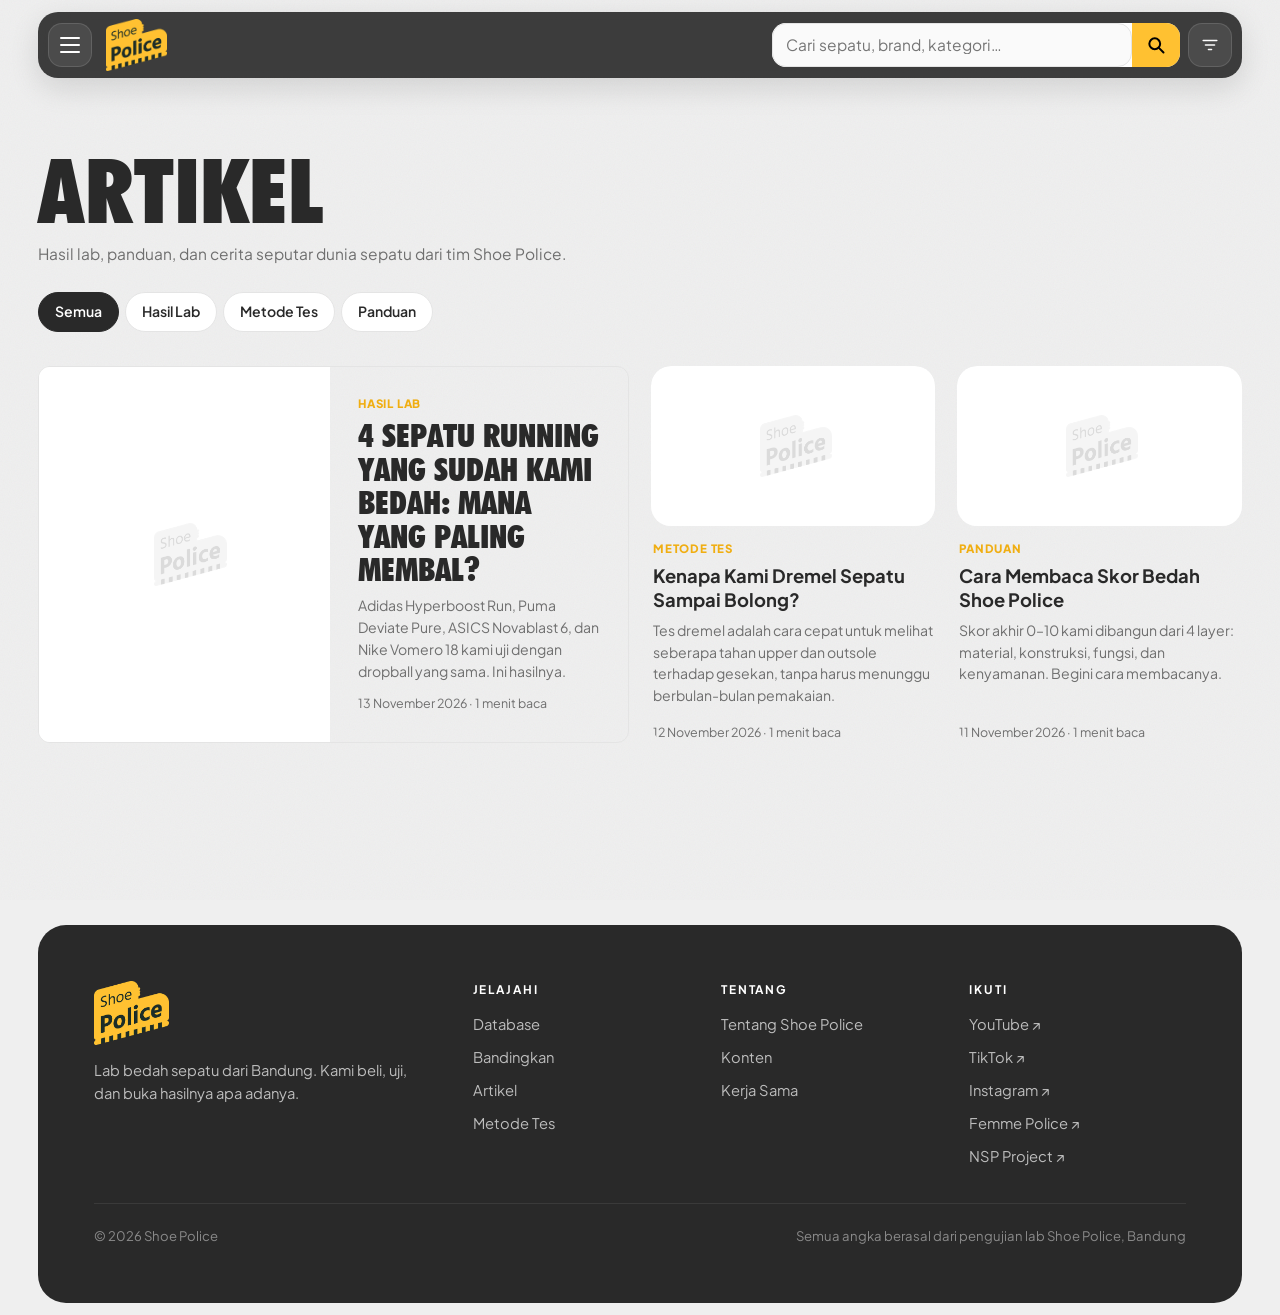
==== commit bf5452fc: "Add files via upload" ====
--- a/artikel.html
+++ b/artikel.html
@@ -7,12 +7,12 @@
 <meta name="description" content="Artikel dan hasil lab terbaru dari Shoe Police seputar dunia sepatu.">
 <link rel="icon" href="assets/logo/favicon.png" type="image/png">
 <link rel="apple-touch-icon" href="assets/logo/apple-touch-icon.png">
-<link rel="stylesheet" href="assets/style.css?v=23">
+<link rel="stylesheet" href="assets/style.css?v=26">
 </head>
 <body data-hal="artikel">
 <main id="isi"><p class="kosong-info">Memuat…</p></main>
 
-<script src="assets/app.js?v=23"></script>
+<script src="assets/app.js?v=26"></script>
 <script>
 (async () => {
   const [artikel, { sepatu = [] }] = await Promise.all([SP.muatArtikel(), SP.muatData()]);
--- a/assets/style.css
+++ b/assets/style.css
@@ -870,3 +870,4 @@
 /* perbaikan: header & saran pencarian selalu di atas konten */
 .nav{z-index:50!important}
 .saran{z-index:60}
+.m-sos{gap:8px 14px!important;flex-wrap:wrap}.m-sos a{font-size:.85rem}
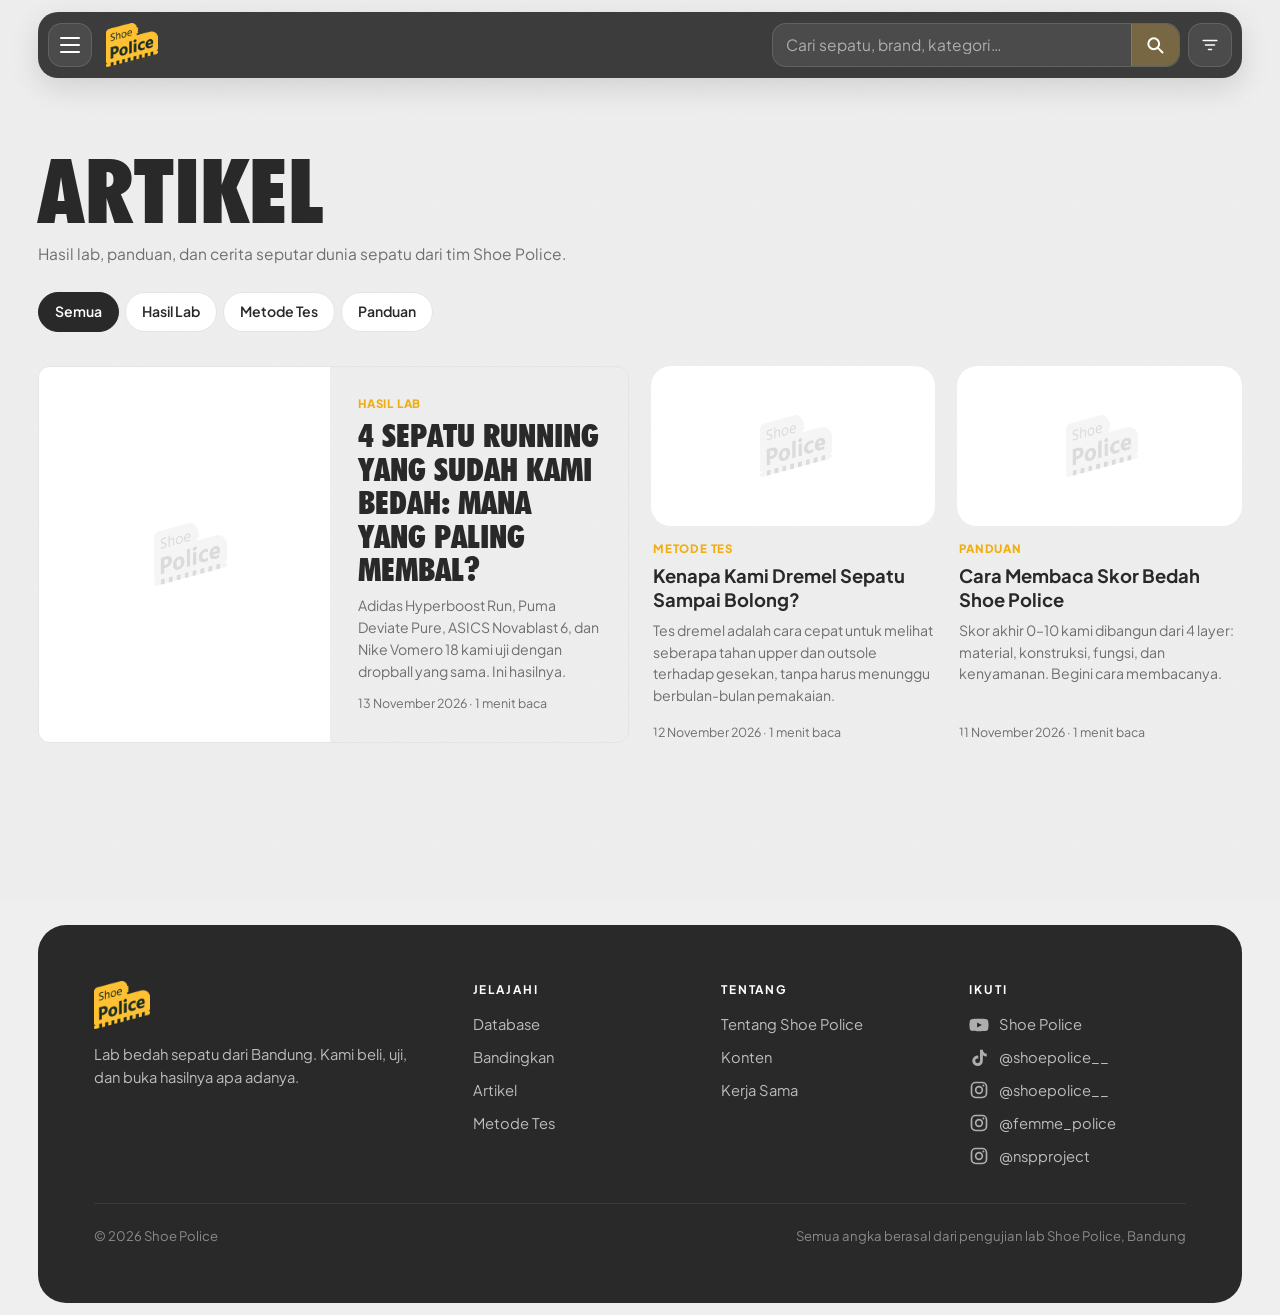
==== commit 1ea19c38: "Add files via upload" ====
--- a/artikel.html
+++ b/artikel.html
@@ -7,12 +7,12 @@
 <meta name="description" content="Artikel dan hasil lab terbaru dari Shoe Police seputar dunia sepatu.">
 <link rel="icon" href="assets/logo/favicon.png" type="image/png">
 <link rel="apple-touch-icon" href="assets/logo/apple-touch-icon.png">
-<link rel="stylesheet" href="assets/style.css?v=26">
+<link rel="stylesheet" href="assets/style.css?v=32">
 </head>
 <body data-hal="artikel">
 <main id="isi"><p class="kosong-info">Memuat…</p></main>
 
-<script src="assets/app.js?v=26"></script>
+<script src="assets/app.js?v=32"></script>
 <script>
 (async () => {
   const [artikel, { sepatu = [] }] = await Promise.all([SP.muatArtikel(), SP.muatData()]);
--- a/assets/style.css
+++ b/assets/style.css
@@ -871,3 +871,30 @@
 .nav{z-index:50!important}
 .saran{z-index:60}
 .m-sos{gap:8px 14px!important;flex-wrap:wrap}.m-sos a{font-size:.85rem}
+
+/* ===== LINK PEMBELIAN ===== */
+.beli{margin-top:20px;padding-top:18px;border-top:1px solid rgba(41,41,41,.12)}
+.beli h4{font-family:'Futura-XBlkCn',sans-serif;text-transform:uppercase;letter-spacing:.02em;font-size:15px;margin:0 0 10px}
+.beli-list{display:flex;flex-wrap:wrap;gap:8px}
+.beli-list a{display:flex;flex-direction:column;align-items:flex-start;gap:2px;padding:10px 16px;border-radius:999px;background:#fff;border:1.5px solid #292929;color:#292929;text-decoration:none;font-weight:700;font-size:14px;line-height:1.1;transition:background .2s,transform .2s}
+.beli-list a small{font-weight:500;font-size:11px;opacity:.65}
+.beli-list a:hover{background:#ffc131;transform:translateY(-2px)}
+.beli-list a.beli-tokopedia{border-color:#03ac0e}
+.beli-list a.beli-shopee{border-color:#ee4d2d}
+.beli-list a.beli-blibli{border-color:#0095da}
+.beli p{font-size:12px;opacity:.6;margin:10px 0 0}
+@media (max-width:520px){.beli-list a{flex:1 1 calc(50% - 8px)}}
+
+/* ===== HEADER: logo setinggi tombol, search bar transparan ===== */
+.nav .logo img{height:44px!important}
+.nav .cari-box{background:rgba(255,255,255,.08);border:1px solid rgba(255,255,255,.12);border-radius:14px}
+.nav .cari-box input{color:#fff;background:transparent!important;border:0!important;box-shadow:none!important}
+.nav .cari-box input::placeholder{color:rgba(255,255,255,.55)}
+.nav .cari-box>button{background:rgba(255,193,49,.25);color:#fff;border-left:1px solid rgba(255,255,255,.12)}
+.nav .cari-box>button:hover{background:rgba(255,193,49,.45)}
+.nav .cari-box:focus-within{box-shadow:none;border-color:var(--kuning)}
+.nav .cari-box input:focus{outline:none}
+.ft-logo img{height:48px!important}
+#ft-sos a.sos,#m-sos a.sos{display:inline-flex;align-items:center;gap:10px}
+a.sos svg{flex:none;opacity:.9}
+a.sos:hover svg{color:var(--kuning);opacity:1}
